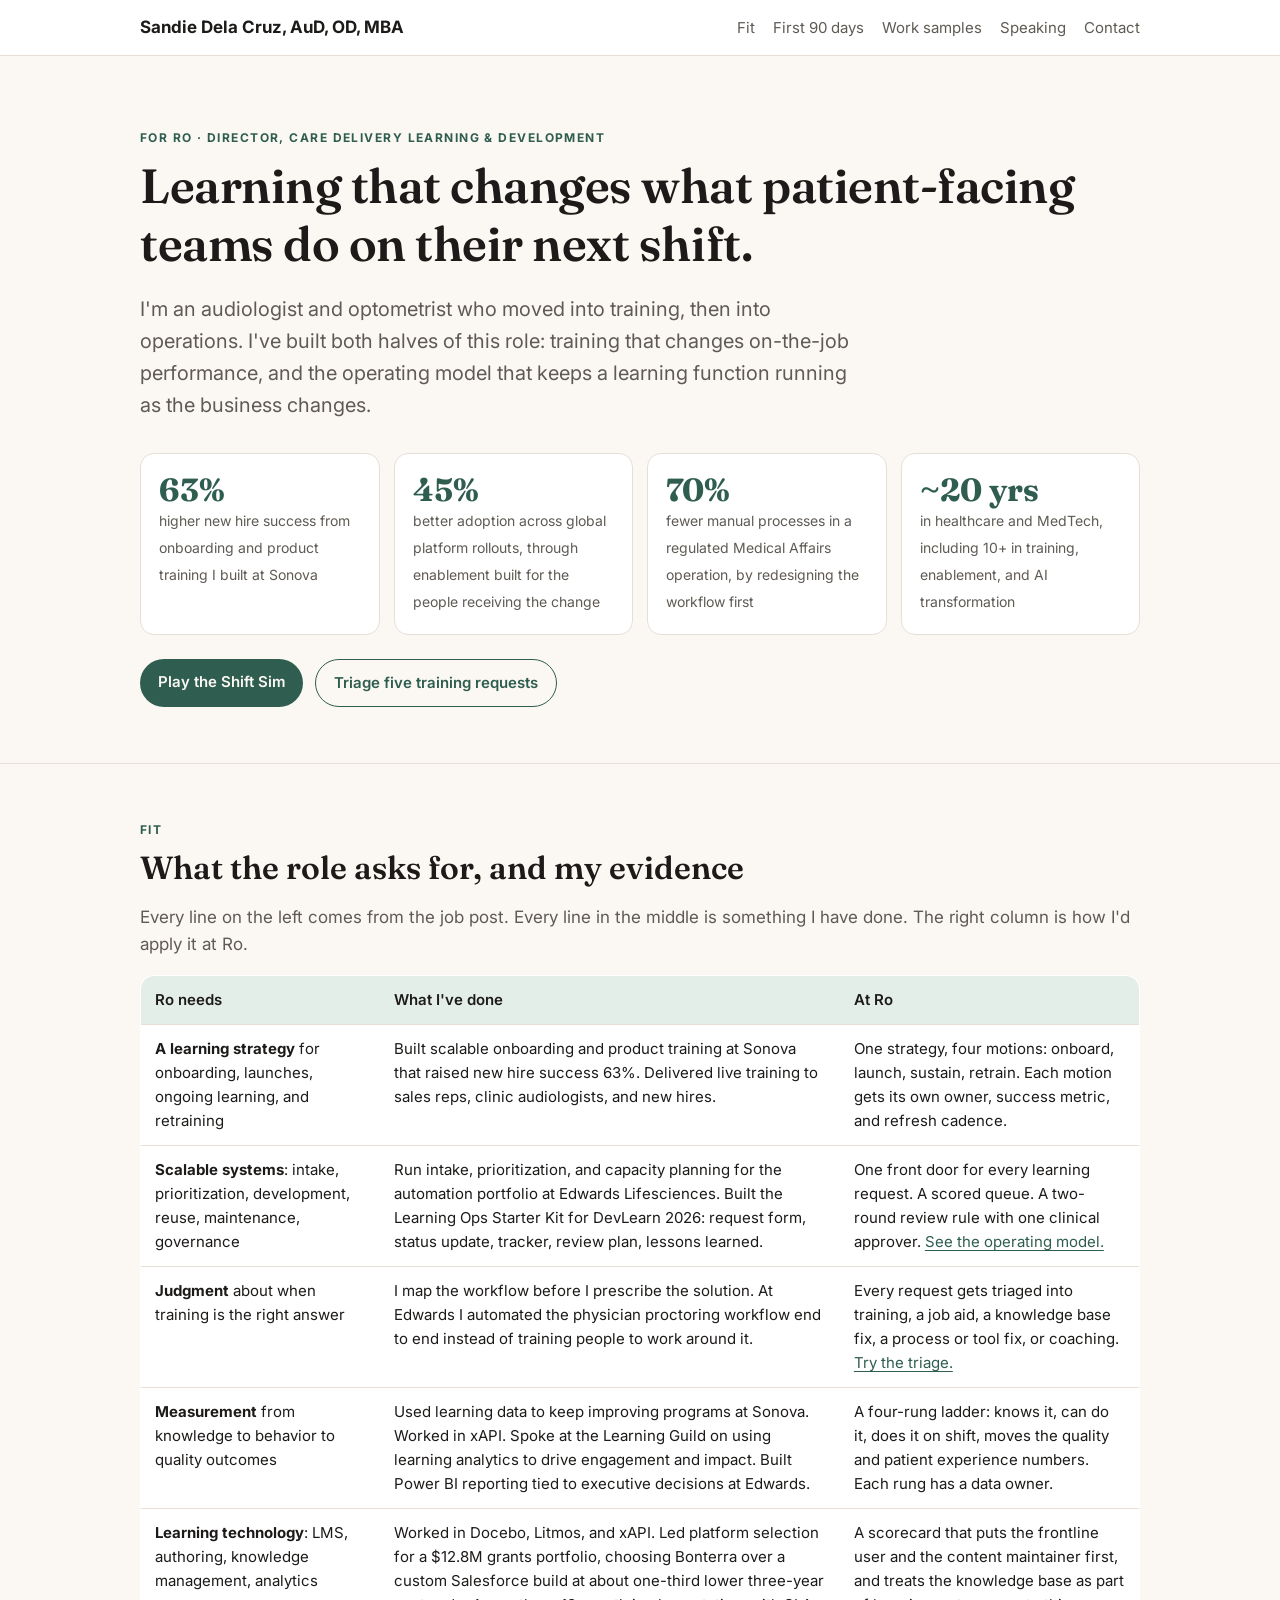
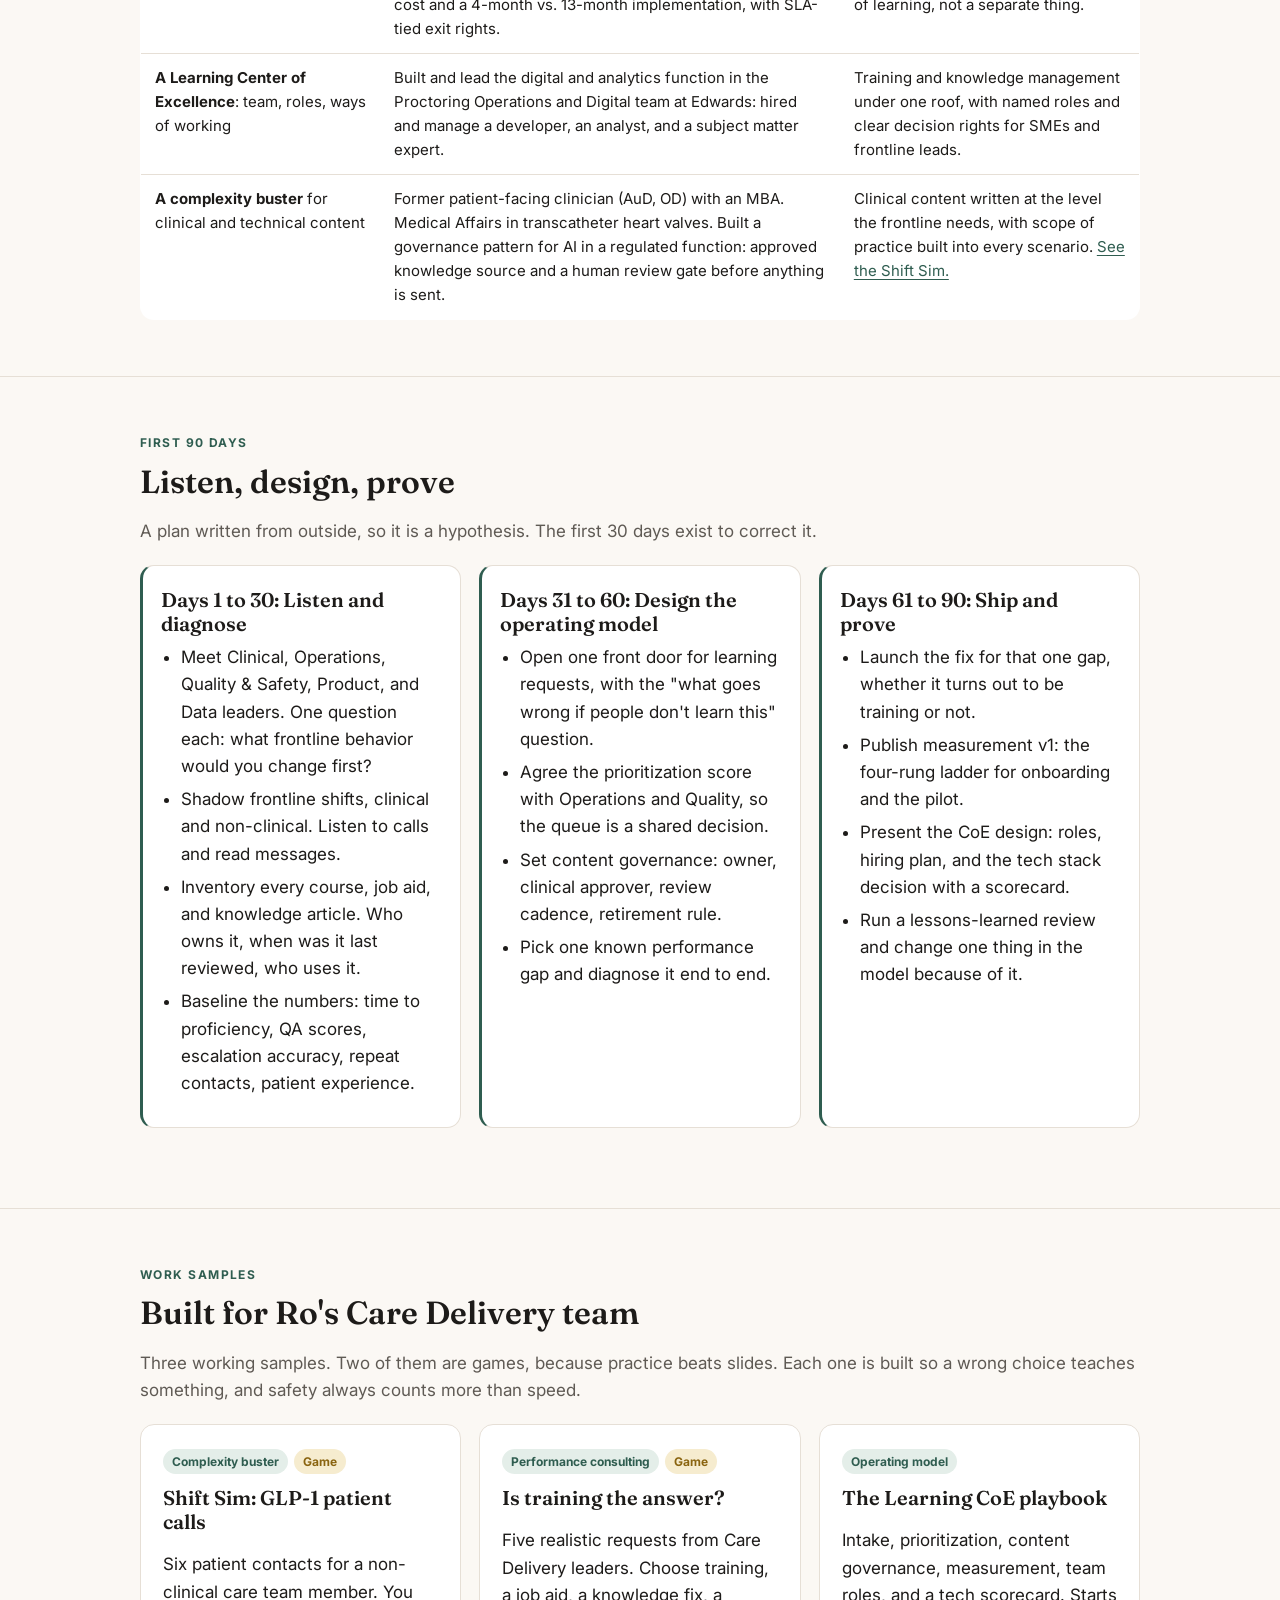
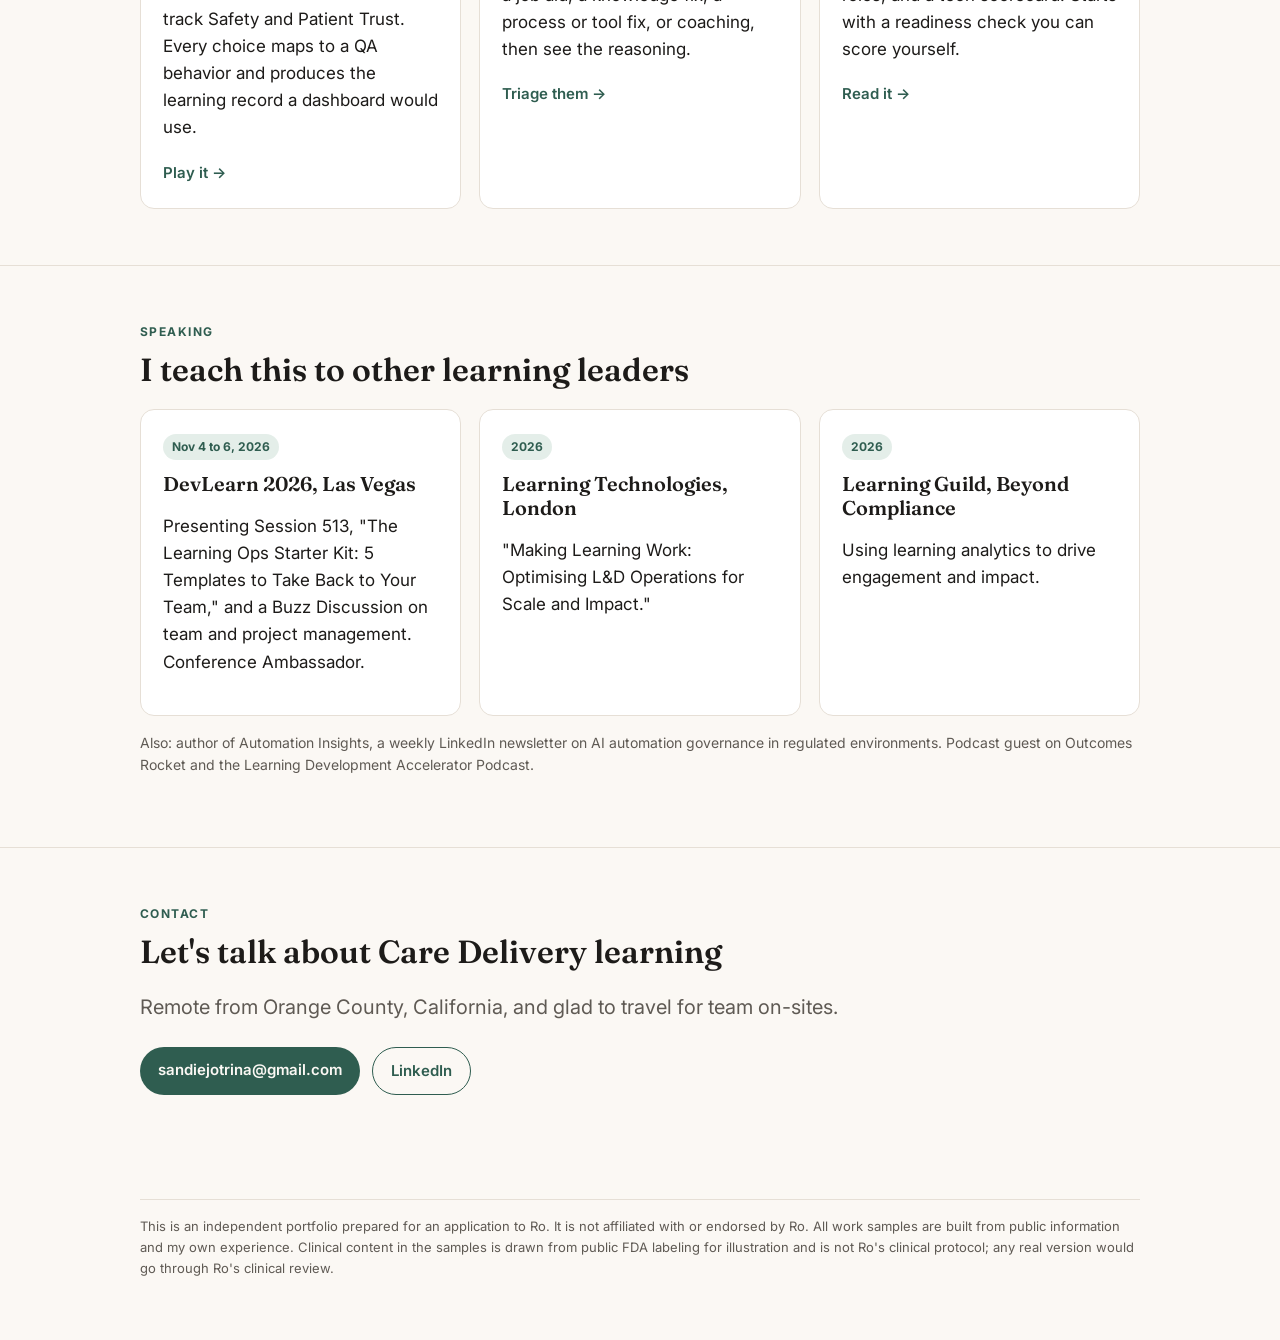
==== index.html @ 0b0904d7 "Add portfolio for Ro, Director of Care Delivery Learning and Development Landing page with evidence " ====
<!doctype html>
<html lang="en">
<head>
<meta charset="utf-8">
<meta name="viewport" content="width=device-width, initial-scale=1">
<title>Sandie Dela Cruz for Ro</title>
<meta name="description" content="Portfolio for Ro, Director of Care Delivery Learning and Development. Learning strategy, operating model, measurement, and working samples built for a patient-facing care team.">
<link rel="preconnect" href="https://fonts.googleapis.com">
<link href="https://fonts.googleapis.com/css2?family=Fraunces:opsz,wght@9..144,600&family=Inter:wght@400;600;700&display=swap" rel="stylesheet">
<link rel="stylesheet" href="assets/site.css">
</head>
<body>
<header class="site">
  <div class="wrap">
    <a class="brand" href="./">Sandie Dela Cruz, AuD, OD, MBA</a>
    <nav>
      <a href="#fit">Fit</a>
      <a href="#plan">First 90 days</a>
      <a href="#work">Work samples</a>
      <a href="#speaking">Speaking</a>
      <a href="#contact">Contact</a>
    </nav>
  </div>
</header>

<main>
<section class="hero">
  <div class="wrap">
    <p class="eyebrow">For Ro · Director, Care Delivery Learning &amp; Development</p>
    <h1>Learning that changes what patient-facing teams do on their next shift.</h1>
    <p class="lede">I'm an audiologist and optometrist who moved into training, then into operations. I've built both halves of this role: training that changes on-the-job performance, and the operating model that keeps a learning function running as the business changes.</p>
    <div class="stats">
      <div class="stat"><b>63%</b><span>higher new hire success from onboarding and product training I built at Sonova</span></div>
      <div class="stat"><b>45%</b><span>better adoption across global platform rollouts, through enablement built for the people receiving the change</span></div>
      <div class="stat"><b>70%</b><span>fewer manual processes in a regulated Medical Affairs operation, by redesigning the workflow first</span></div>
      <div class="stat"><b>~20 yrs</b><span>in healthcare and MedTech, including 10+ in training, enablement, and AI transformation</span></div>
    </div>
    <div class="btn-row">
      <a class="btn" href="work/shift-sim.html">Play the Shift Sim</a>
      <a class="btn ghost" href="work/triage.html">Triage five training requests</a>
    </div>
  </div>
</section>

<section id="fit">
  <div class="wrap">
    <p class="eyebrow">Fit</p>
    <h2>What the role asks for, and my evidence</h2>
    <p class="muted">Every line on the left comes from the job post. Every line in the middle is something I have done. The right column is how I'd apply it at Ro.</p>
    <div class="table-scroll">
    <table>
      <tr><th style="width:24%">Ro needs</th><th>What I've done</th><th style="width:30%">At Ro</th></tr>
      <tr>
        <td><b>A learning strategy</b> for onboarding, launches, ongoing learning, and retraining</td>
        <td>Built scalable onboarding and product training at Sonova that raised new hire success 63%. Delivered live training to sales reps, clinic audiologists, and new hires.</td>
        <td>One strategy, four motions: onboard, launch, sustain, retrain. Each motion gets its own owner, success metric, and refresh cadence.</td>
      </tr>
      <tr>
        <td><b>Scalable systems</b>: intake, prioritization, development, reuse, maintenance, governance</td>
        <td>Run intake, prioritization, and capacity planning for the automation portfolio at Edwards Lifesciences. Built the Learning Ops Starter Kit for DevLearn 2026: request form, status update, tracker, review plan, lessons learned.</td>
        <td>One front door for every learning request. A scored queue. A two-round review rule with one clinical approver. <a href="work/operating-model.html">See the operating model.</a></td>
      </tr>
      <tr>
        <td><b>Judgment</b> about when training is the right answer</td>
        <td>I map the workflow before I prescribe the solution. At Edwards I automated the physician proctoring workflow end to end instead of training people to work around it.</td>
        <td>Every request gets triaged into training, a job aid, a knowledge base fix, a process or tool fix, or coaching. <a href="work/triage.html">Try the triage.</a></td>
      </tr>
      <tr>
        <td><b>Measurement</b> from knowledge to behavior to quality outcomes</td>
        <td>Used learning data to keep improving programs at Sonova. Worked in xAPI. Spoke at the Learning Guild on using learning analytics to drive engagement and impact. Built Power BI reporting tied to executive decisions at Edwards.</td>
        <td>A four-rung ladder: knows it, can do it, does it on shift, moves the quality and patient experience numbers. Each rung has a data owner.</td>
      </tr>
      <tr>
        <td><b>Learning technology</b>: LMS, authoring, knowledge management, analytics</td>
        <td>Worked in Docebo, Litmos, and xAPI. Led platform selection for a $12.8M grants portfolio, choosing Bonterra over a custom Salesforce build at about one-third lower three-year cost and a 4-month vs. 13-month implementation, with SLA-tied exit rights.</td>
        <td>A scorecard that puts the frontline user and the content maintainer first, and treats the knowledge base as part of learning, not a separate thing.</td>
      </tr>
      <tr>
        <td><b>A Learning Center of Excellence</b>: team, roles, ways of working</td>
        <td>Built and lead the digital and analytics function in the Proctoring Operations and Digital team at Edwards: hired and manage a developer, an analyst, and a subject matter expert.</td>
        <td>Training and knowledge management under one roof, with named roles and clear decision rights for SMEs and frontline leads.</td>
      </tr>
      <tr>
        <td><b>A complexity buster</b> for clinical and technical content</td>
        <td>Former patient-facing clinician (AuD, OD) with an MBA. Medical Affairs in transcatheter heart valves. Built a governance pattern for AI in a regulated function: approved knowledge source and a human review gate before anything is sent.</td>
        <td>Clinical content written at the level the frontline needs, with scope of practice built into every scenario. <a href="work/shift-sim.html">See the Shift Sim.</a></td>
      </tr>
    </table>
    </div>
  </div>
</section>

<section id="plan">
  <div class="wrap">
    <p class="eyebrow">First 90 days</p>
    <h2>Listen, design, prove</h2>
    <p class="muted">A plan written from outside, so it is a hypothesis. The first 30 days exist to correct it.</p>
    <div class="grid g3" style="margin-top:20px">
      <div class="card phase">
        <h3>Days 1 to 30: Listen and diagnose</h3>
        <ul class="tight">
          <li>Meet Clinical, Operations, Quality &amp; Safety, Product, and Data leaders. One question each: what frontline behavior would you change first?</li>
          <li>Shadow frontline shifts, clinical and non-clinical. Listen to calls and read messages.</li>
          <li>Inventory every course, job aid, and knowledge article. Who owns it, when was it last reviewed, who uses it.</li>
          <li>Baseline the numbers: time to proficiency, QA scores, escalation accuracy, repeat contacts, patient experience.</li>
        </ul>
      </div>
      <div class="card phase">
        <h3>Days 31 to 60: Design the operating model</h3>
        <ul class="tight">
          <li>Open one front door for learning requests, with the "what goes wrong if people don't learn this" question.</li>
          <li>Agree the prioritization score with Operations and Quality, so the queue is a shared decision.</li>
          <li>Set content governance: owner, clinical approver, review cadence, retirement rule.</li>
          <li>Pick one known performance gap and diagnose it end to end.</li>
        </ul>
      </div>
      <div class="card phase">
        <h3>Days 61 to 90: Ship and prove</h3>
        <ul class="tight">
          <li>Launch the fix for that one gap, whether it turns out to be training or not.</li>
          <li>Publish measurement v1: the four-rung ladder for onboarding and the pilot.</li>
          <li>Present the CoE design: roles, hiring plan, and the tech stack decision with a scorecard.</li>
          <li>Run a lessons-learned review and change one thing in the model because of it.</li>
        </ul>
      </div>
    </div>
  </div>
</section>

<section id="work">
  <div class="wrap">
    <p class="eyebrow">Work samples</p>
    <h2>Built for Ro's Care Delivery team</h2>
    <p class="muted">Three working samples. Two of them are games, because practice beats slides. Each one is built so a wrong choice teaches something, and safety always counts more than speed.</p>
    <div class="grid g3" style="margin-top:20px">
      <a class="card" href="work/shift-sim.html">
        <span class="tag">Complexity buster</span><span class="tag amber">Game</span>
        <h3 style="margin-top:12px">Shift Sim: GLP-1 patient calls</h3>
        <p>Six patient contacts for a non-clinical care team member. You track Safety and Patient Trust. Every choice maps to a QA behavior and produces the learning record a dashboard would use.</p>
        <span class="go">Play it →</span>
      </a>
      <a class="card" href="work/triage.html">
        <span class="tag">Performance consulting</span><span class="tag amber">Game</span>
        <h3 style="margin-top:12px">Is training the answer?</h3>
        <p>Five realistic requests from Care Delivery leaders. Choose training, a job aid, a knowledge fix, a process or tool fix, or coaching, then see the reasoning.</p>
        <span class="go">Triage them →</span>
      </a>
      <a class="card" href="work/operating-model.html">
        <span class="tag">Operating model</span>
        <h3 style="margin-top:12px">The Learning CoE playbook</h3>
        <p>Intake, prioritization, content governance, measurement, team roles, and a tech scorecard. Starts with a readiness check you can score yourself.</p>
        <span class="go">Read it →</span>
      </a>
    </div>
  </div>
</section>

<section id="speaking">
  <div class="wrap">
    <p class="eyebrow">Speaking</p>
    <h2>I teach this to other learning leaders</h2>
    <div class="grid g3" style="margin-top:20px">
      <div class="card">
        <span class="tag">Nov 4 to 6, 2026</span>
        <h3 style="margin-top:12px">DevLearn 2026, Las Vegas</h3>
        <p>Presenting Session 513, "The Learning Ops Starter Kit: 5 Templates to Take Back to Your Team," and a Buzz Discussion on team and project management. Conference Ambassador.</p>
      </div>
      <div class="card">
        <span class="tag">2026</span>
        <h3 style="margin-top:12px">Learning Technologies, London</h3>
        <p>"Making Learning Work: Optimising L&amp;D Operations for Scale and Impact."</p>
      </div>
      <div class="card">
        <span class="tag">2026</span>
        <h3 style="margin-top:12px">Learning Guild, Beyond Compliance</h3>
        <p>Using learning analytics to drive engagement and impact.</p>
      </div>
    </div>
    <p class="muted small" style="margin-top:16px">Also: author of Automation Insights, a weekly LinkedIn newsletter on AI automation governance in regulated environments. Podcast guest on Outcomes Rocket and the Learning Development Accelerator Podcast.</p>
  </div>
</section>

<section id="contact">
  <div class="wrap">
    <p class="eyebrow">Contact</p>
    <h2>Let's talk about Care Delivery learning</h2>
    <p class="lede">Remote from Orange County, California, and glad to travel for team on-sites.</p>
    <div class="btn-row">
      <a class="btn" href="mailto:sandiejotrina@gmail.com">sandiejotrina@gmail.com</a>
      <a class="btn ghost" href="https://www.linkedin.com/in/sandiedelacruz">LinkedIn</a>
    </div>
  </div>
</section>
</main>

<footer class="site">
  <div class="wrap">
    <p class="disclaimer">This is an independent portfolio prepared for an application to Ro. It is not affiliated with or endorsed by Ro. All work samples are built from public information and my own experience. Clinical content in the samples is drawn from public FDA labeling for illustration and is not Ro's clinical protocol; any real version would go through Ro's clinical review.</p>
  </div>
</footer>
</body>
</html>
---- assets/site.css ----
:root {
  --bg: #fbf8f4;
  --surface: #ffffff;
  --ink: #1d1b19;
  --muted: #5f5a54;
  --line: #e6dfd6;
  --accent: #2f5d50;
  --accent-soft: #e4eee9;
  --warn: #9a3b1f;
  --warn-soft: #f8e7df;
  --amber: #8a6410;
  --amber-soft: #f6eccf;
  --radius: 14px;
  --max: 1040px;
}
@media (prefers-color-scheme: dark) {
  :root:not([data-theme="light"]) {
    --bg: #161514; --surface: #1f1e1c; --ink: #f1ede7; --muted: #b3aca3; --line: #34312d;
    --accent: #8cc4b0; --accent-soft: #23332d; --warn: #f0a084; --warn-soft: #3a241c;
    --amber: #e8c46a; --amber-soft: #352c17;
  }
}
:root[data-theme="dark"] {
  --bg: #161514; --surface: #1f1e1c; --ink: #f1ede7; --muted: #b3aca3; --line: #34312d;
  --accent: #8cc4b0; --accent-soft: #23332d; --warn: #f0a084; --warn-soft: #3a241c;
  --amber: #e8c46a; --amber-soft: #352c17;
}

* { box-sizing: border-box; }
html { -webkit-text-size-adjust: 100%; }
body {
  margin: 0; background: var(--bg); color: var(--ink);
  font: 17px/1.6 "Inter", system-ui, -apple-system, "Segoe UI", sans-serif;
}
a { color: var(--accent); text-underline-offset: 3px; }
img { max-width: 100%; }

.wrap { max-width: var(--max); margin: 0 auto; padding: 0 20px; }
header.site { border-bottom: 1px solid var(--line); background: var(--surface); }
header.site .wrap { display: flex; justify-content: space-between; align-items: center; gap: 16px; padding-top: 14px; padding-bottom: 14px; flex-wrap: wrap; }
header.site .brand { font-weight: 700; color: var(--ink); text-decoration: none; }
header.site nav { display: flex; gap: 18px; flex-wrap: wrap; font-size: 15px; }
header.site nav a { color: var(--muted); text-decoration: none; }
header.site nav a:hover { color: var(--accent); }

h1, h2, h3 { font-family: "Fraunces", Georgia, serif; line-height: 1.2; font-weight: 600; }
h1 { font-size: clamp(32px, 5vw, 48px); margin: 0 0 16px; letter-spacing: -0.01em; }
h2 { font-size: clamp(24px, 3.4vw, 32px); margin: 0 0 12px; }
h3 { font-size: 20px; margin: 0 0 8px; }
.eyebrow { text-transform: uppercase; letter-spacing: 0.12em; font-size: 12px; font-weight: 700; color: var(--accent); margin: 0 0 10px; }
.lede { font-size: 20px; color: var(--muted); max-width: 720px; }
.muted { color: var(--muted); }
.small { font-size: 14px; }

section { padding: 56px 0; border-bottom: 1px solid var(--line); }
section:last-of-type { border-bottom: 0; }
.hero { padding: 72px 0 56px; }

.grid { display: grid; gap: 18px; }
.g2 { grid-template-columns: repeat(auto-fit, minmax(300px, 1fr)); }
.g3 { grid-template-columns: repeat(auto-fit, minmax(260px, 1fr)); }
.card { background: var(--surface); border: 1px solid var(--line); border-radius: var(--radius); padding: 22px; }
.card h3 { margin-top: 0; }
a.card { color: inherit; text-decoration: none; display: block; transition: border-color .15s, transform .15s; }
a.card:hover { border-color: var(--accent); transform: translateY(-2px); }
a.card .go { color: var(--accent); font-weight: 600; font-size: 15px; }

.stats { display: grid; grid-template-columns: repeat(auto-fit, minmax(170px, 1fr)); gap: 14px; margin-top: 32px; }
.stat { background: var(--surface); border: 1px solid var(--line); border-radius: var(--radius); padding: 18px; }
.stat b { display: block; font-family: "Fraunces", Georgia, serif; font-size: 32px; color: var(--accent); line-height: 1.1; }
.stat span { font-size: 14px; color: var(--muted); }

.tag { display: inline-block; font-size: 12px; font-weight: 700; padding: 3px 9px; border-radius: 999px; background: var(--accent-soft); color: var(--accent); margin-right: 6px; }
.tag.warn { background: var(--warn-soft); color: var(--warn); }
.tag.amber { background: var(--amber-soft); color: var(--amber); }

table { width: 100%; border-collapse: collapse; background: var(--surface); border: 1px solid var(--line); border-radius: var(--radius); overflow: hidden; font-size: 15px; }
th, td { text-align: left; vertical-align: top; padding: 12px 14px; border-bottom: 1px solid var(--line); }
th { background: var(--accent-soft); color: var(--ink); font-weight: 600; }
tr:last-child td { border-bottom: 0; }
.table-scroll { overflow-x: auto; -webkit-overflow-scrolling: touch; }

.flow { display: flex; flex-wrap: wrap; gap: 10px; align-items: stretch; margin: 20px 0; }
.flow .step { flex: 1 1 140px; background: var(--surface); border: 1px solid var(--line); border-top: 4px solid var(--accent); border-radius: 10px; padding: 14px; font-size: 15px; }
.flow .step b { display: block; margin-bottom: 4px; }

.phase { border-left: 3px solid var(--accent); padding-left: 18px; margin-bottom: 24px; }
.phase h3 { margin-bottom: 4px; }
ul.tight { padding-left: 20px; margin: 8px 0; }
ul.tight li { margin-bottom: 6px; }

.callout { background: var(--accent-soft); border-radius: var(--radius); padding: 18px 20px; margin: 20px 0; }
.callout.warn { background: var(--warn-soft); }
.callout.amber { background: var(--amber-soft); }

.btn { display: inline-block; background: var(--accent); color: var(--bg); padding: 11px 18px; border-radius: 999px; text-decoration: none; font-weight: 600; border: 0; cursor: pointer; font-size: 15px; }
.btn.ghost { background: transparent; color: var(--accent); border: 1.5px solid var(--accent); }
.btn-row { display: flex; gap: 12px; flex-wrap: wrap; margin-top: 24px; }

/* interactive tools */
.tool { background: var(--surface); border: 1px solid var(--line); border-radius: var(--radius); padding: 24px; }
.q { font-weight: 600; font-size: 18px; margin-bottom: 14px; }
.opts { display: grid; gap: 10px; }
.opt { text-align: left; background: var(--bg); color: var(--ink); border: 1.5px solid var(--line); border-radius: 10px; padding: 12px 14px; font: inherit; cursor: pointer; }
.opt:hover { border-color: var(--accent); }
.opt.right { border-color: var(--accent); background: var(--accent-soft); }
.opt.wrong { border-color: var(--warn); background: var(--warn-soft); }
.feedback { margin-top: 14px; padding: 14px; border-radius: 10px; background: var(--bg); border: 1px solid var(--line); display: none; }
.feedback.show { display: block; }
.progress { height: 6px; background: var(--line); border-radius: 99px; overflow: hidden; margin-bottom: 18px; }
.progress > div { height: 100%; background: var(--accent); width: 0; transition: width .25s; }
.trail { font-size: 14px; color: var(--muted); margin-bottom: 12px; }

footer.site { padding: 32px 0 48px; color: var(--muted); font-size: 14px; }
.disclaimer { font-size: 13px; color: var(--muted); border-top: 1px solid var(--line); padding-top: 16px; margin-top: 16px; }

@media (max-width: 600px) {
  body { font-size: 16px; }
  .wrap { padding: 0 16px; }
  section { padding: 40px 0; }
  .hero { padding: 48px 0 40px; }
  .lede { font-size: 18px; }
}
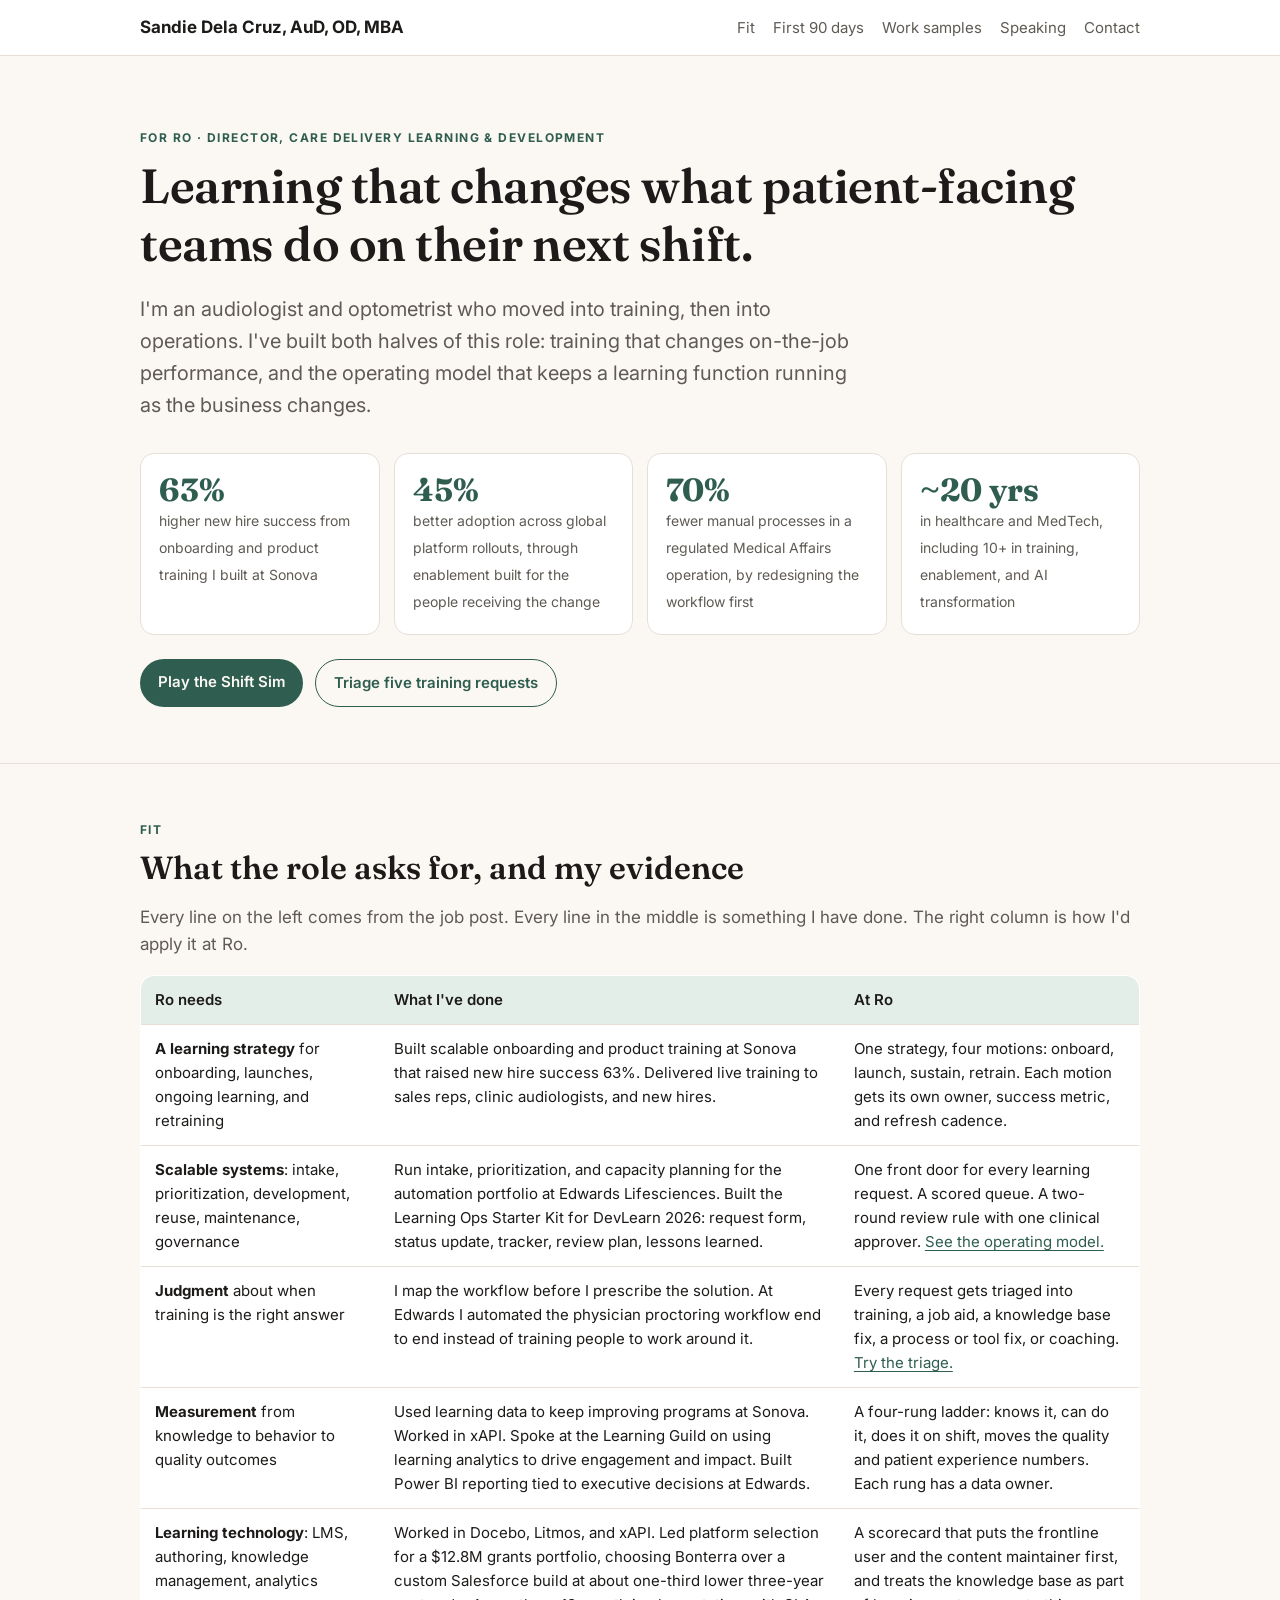
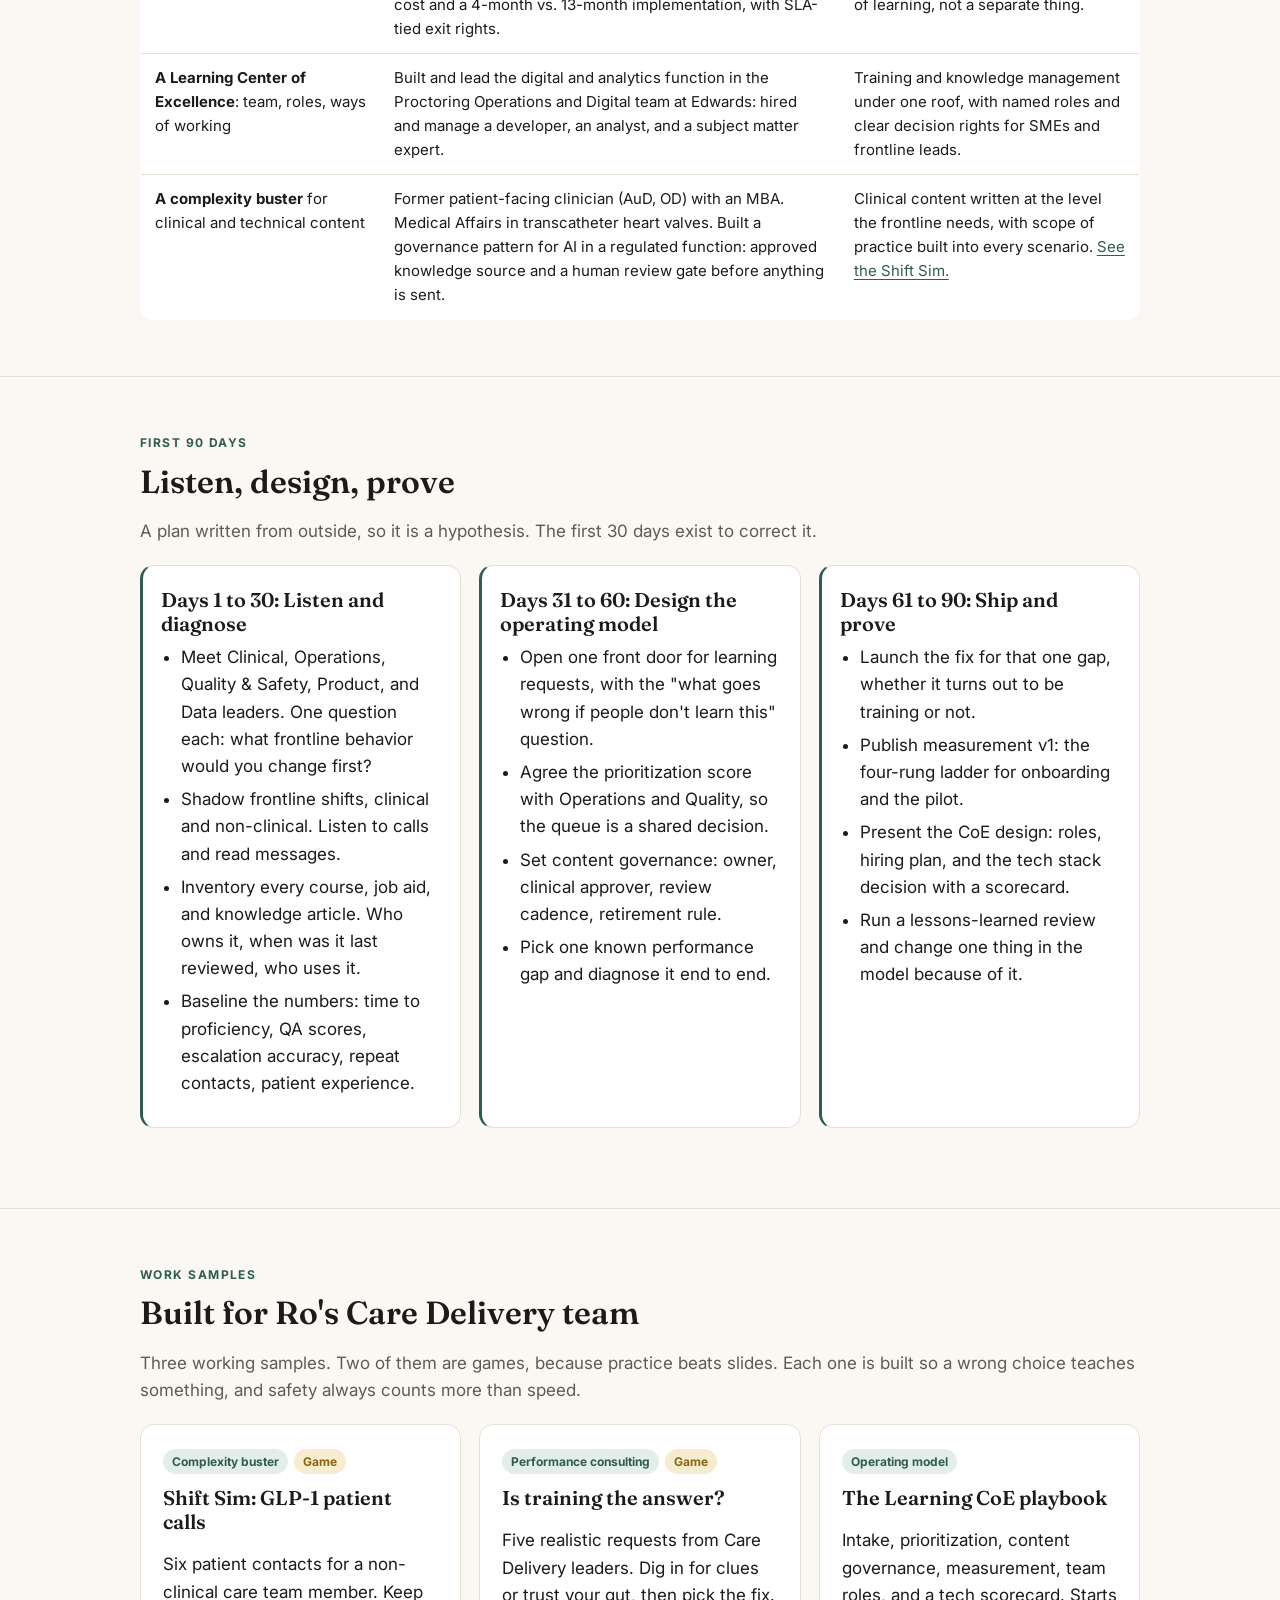
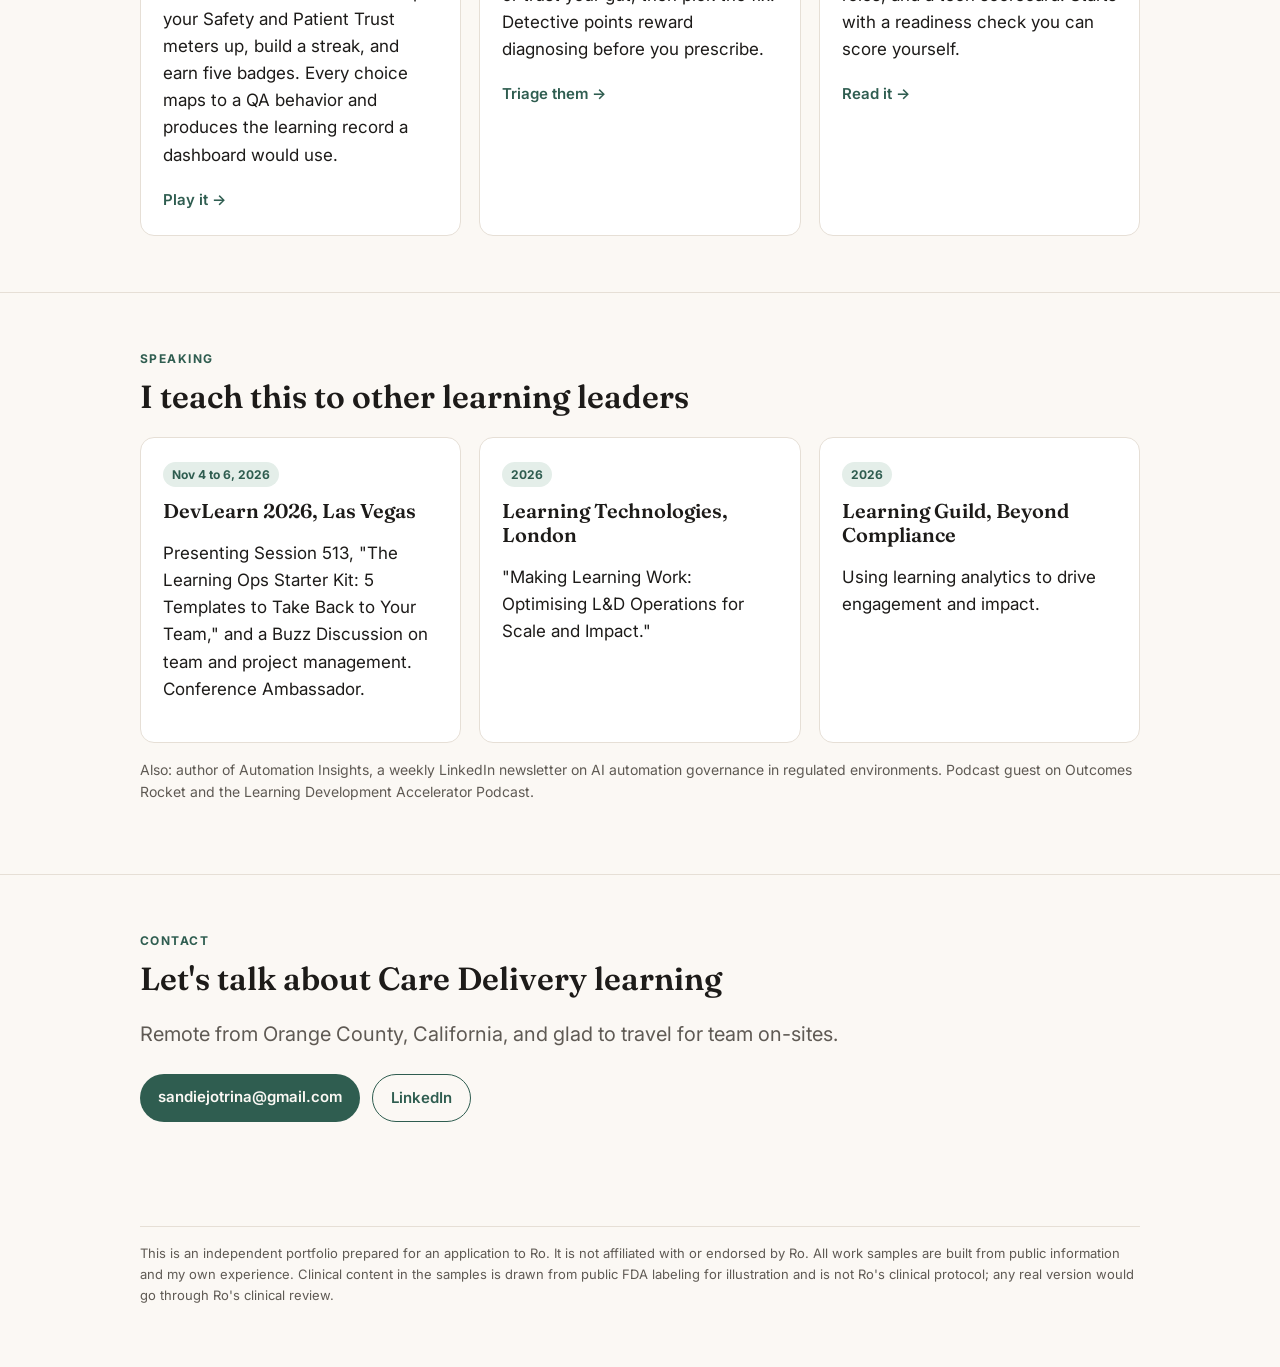
==== commit 56fa0dda: "Make the work sample games more playful Shift Sim: named patients with a typing indicator, a shift c" ====
--- a/index.html
+++ b/index.html
@@ -136,13 +136,13 @@
       <a class="card" href="work/shift-sim.html">
         <span class="tag">Complexity buster</span><span class="tag amber">Game</span>
         <h3 style="margin-top:12px">Shift Sim: GLP-1 patient calls</h3>
-        <p>Six patient contacts for a non-clinical care team member. You track Safety and Patient Trust. Every choice maps to a QA behavior and produces the learning record a dashboard would use.</p>
+        <p>Six patient contacts for a non-clinical care team member. Keep your Safety and Patient Trust meters up, build a streak, and earn five badges. Every choice maps to a QA behavior and produces the learning record a dashboard would use.</p>
         <span class="go">Play it →</span>
       </a>
       <a class="card" href="work/triage.html">
         <span class="tag">Performance consulting</span><span class="tag amber">Game</span>
         <h3 style="margin-top:12px">Is training the answer?</h3>
-        <p>Five realistic requests from Care Delivery leaders. Choose training, a job aid, a knowledge fix, a process or tool fix, or coaching, then see the reasoning.</p>
+        <p>Five realistic requests from Care Delivery leaders. Dig in for clues or trust your gut, then pick the fix. Detective points reward diagnosing before you prescribe.</p>
         <span class="go">Triage them →</span>
       </a>
       <a class="card" href="work/operating-model.html">
--- a/assets/site.css
+++ b/assets/site.css
@@ -121,3 +121,29 @@
   .hero { padding: 48px 0 40px; }
   .lede { font-size: 18px; }
 }
+
+/* game feel */
+.pop { position: absolute; transform: translateX(-50%); font-weight: 800; font-size: 18px; pointer-events: none; z-index: 40; animation: rise 1.1s ease-out forwards; }
+.pop.good { color: var(--accent); }
+.pop.bad { color: var(--warn); }
+@keyframes rise { from { opacity: 1; margin-top: 0; } to { opacity: 0; margin-top: -60px; } }
+.shake { animation: shake .4s; }
+@keyframes shake { 0%,100% { transform: none; } 20% { transform: translateX(-8px); } 40% { transform: translateX(8px); } 60% { transform: translateX(-5px); } 80% { transform: translateX(5px); } }
+.hud { display: flex; justify-content: space-between; align-items: center; gap: 10px; flex-wrap: wrap; margin-bottom: 14px; font-size: 14px; color: var(--muted); }
+.chip { display: inline-flex; align-items: center; gap: 6px; background: var(--bg); border: 1px solid var(--line); border-radius: 999px; padding: 4px 12px; font-weight: 700; color: var(--ink); }
+.chip.hot { background: var(--amber-soft); border-color: var(--amber); color: var(--amber); }
+.avatar { width: 44px; height: 44px; border-radius: 50%; display: grid; place-items: center; font-weight: 800; color: #fff; flex: none; }
+.typing { display: inline-flex; gap: 4px; padding: 6px 0; }
+.typing i { width: 8px; height: 8px; border-radius: 50%; background: var(--muted); animation: blink 1s infinite; }
+.typing i:nth-child(2) { animation-delay: .15s; } .typing i:nth-child(3) { animation-delay: .3s; }
+@keyframes blink { 0%,100% { opacity: .25; } 50% { opacity: 1; } }
+.fade-in { animation: fadein .35s ease-out; }
+@keyframes fadein { from { opacity: 0; transform: translateY(6px); } to { opacity: 1; transform: none; } }
+.badges { display: grid; grid-template-columns: repeat(auto-fit, minmax(150px, 1fr)); gap: 12px; margin: 18px 0; }
+.badge { text-align: center; background: var(--bg); border: 1.5px solid var(--line); border-radius: 14px; padding: 14px 10px; }
+.badge .icon { font-size: 34px; line-height: 1; }
+.badge b { display: block; margin-top: 6px; }
+.badge span { font-size: 13px; color: var(--muted); }
+.badge.earned { border-color: var(--accent); background: var(--accent-soft); }
+.badge.locked { opacity: .45; filter: grayscale(1); }
+@media (prefers-reduced-motion: reduce) { .pop, .shake, .fade-in, .typing i { animation: none; } }
